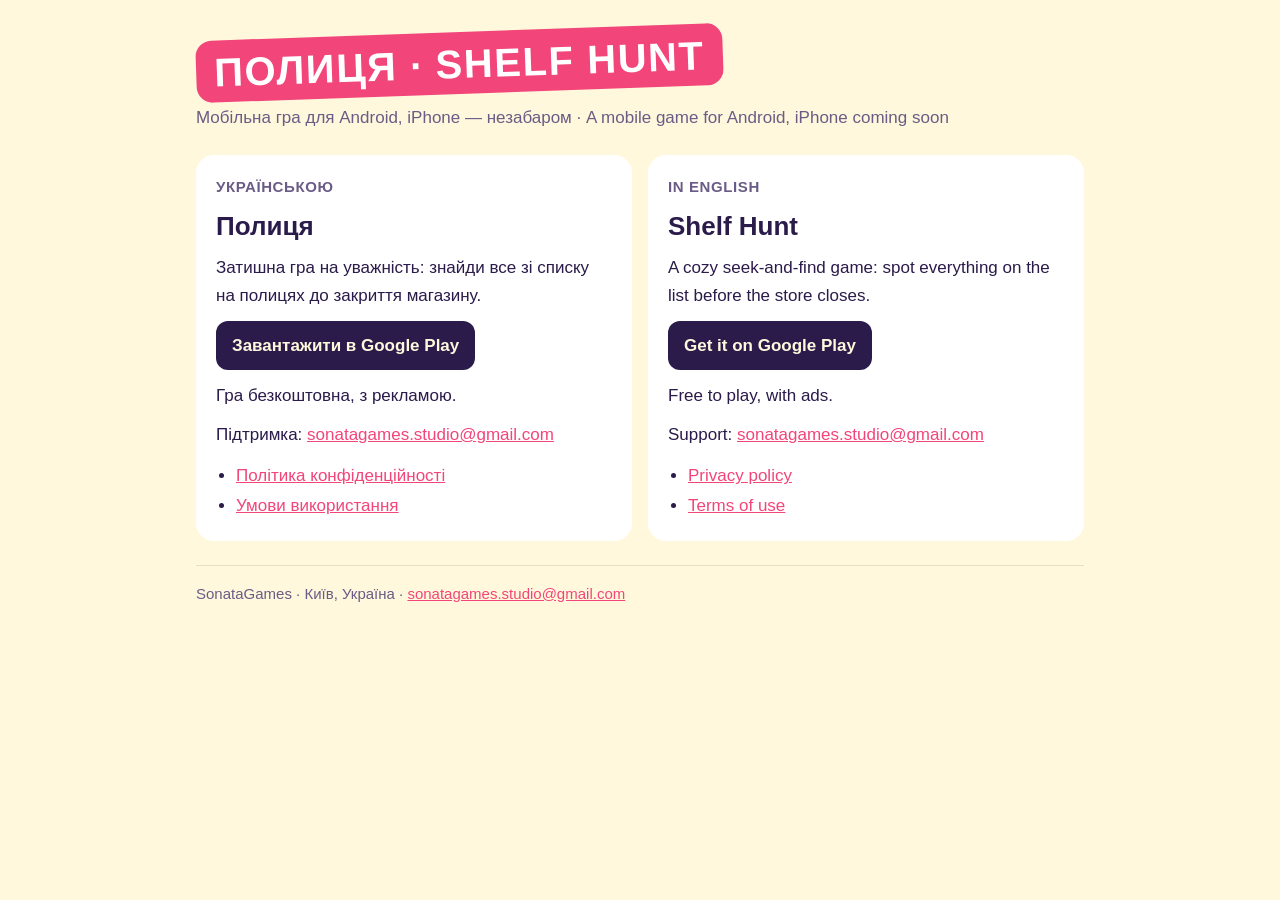
==== index.html @ 57d6ff79 "SonataGames site: Shelf Hunt privacy policy, terms of use, app-ads.txt, store redirect" ====
<!doctype html><html lang="uk"><meta charset="utf-8"><meta name="viewport" content="width=device-width,initial-scale=1">
<title>Полиця · Shelf Hunt</title>
<meta name="description" content="Затишна гра на уважність: знайди все зі списку на полицях до закриття магазину. A cozy seek-and-find game: spot everything on the list before the store closes.">
<style>
:root{--ink:#2A1B4A;--dim:#6A5C86;--bg:#FFF8DC;--card:#fff;--accent:#F2457A;--line:#EADFC0;--on-accent:#fff;color-scheme:light}
@media (prefers-color-scheme:dark){:root:not([data-theme="light"]){--ink:#F1ECFF;--dim:#B9AED6;--bg:#1E1633;--card:#2A2046;--accent:#FF7AA2;--line:#3B2F5E;--on-accent:#1E1633;color-scheme:dark}}
:root[data-theme="dark"]{--ink:#F1ECFF;--dim:#B9AED6;--bg:#1E1633;--card:#2A2046;--accent:#FF7AA2;--line:#3B2F5E;--on-accent:#1E1633;color-scheme:dark}
*{box-sizing:border-box}
body{margin:0;background:var(--bg);color:var(--ink);font:17px/1.6 -apple-system,"Segoe UI",Rubik,sans-serif}
main{max-width:920px;margin:0 auto;padding:32px 16px 56px;display:grid;gap:24px}
header{display:grid;gap:10px;justify-items:start}
.logo{font:800 clamp(26px,6vw,40px)/1 -apple-system,"Segoe UI",Rubik,sans-serif;letter-spacing:.04em;color:var(--on-accent);background:var(--accent);padding:12px 18px 10px;border-radius:16px;transform:rotate(-2deg)}
.tag{color:var(--dim);margin:0}
.cols{display:grid;grid-template-columns:repeat(2,minmax(0,1fr));gap:16px}
.card{background:var(--card);border-radius:18px;padding:20px;display:grid;gap:12px;align-content:start;min-width:0}
h1{font-size:26px;margin:0;line-height:1.2} h2{font-size:15px;margin:0;color:var(--dim);font-weight:600;letter-spacing:.04em;text-transform:uppercase}
p{margin:0}
.stores{display:flex;flex-wrap:wrap;gap:10px}
.btn{display:inline-block;padding:11px 16px;border-radius:12px;background:var(--ink);color:var(--bg);text-decoration:none;font-weight:600}
.btn:hover{opacity:.9}
a{color:var(--accent);overflow-wrap:anywhere}
a:focus-visible{outline:3px dashed var(--accent);outline-offset:3px}
ul{margin:0;padding-left:20px} li{margin:2px 0}
.brands{background:transparent;border:2px dashed var(--line)}
footer{color:var(--dim);font-size:15px;border-top:1px solid var(--line);padding-top:16px}
@media (max-width:720px){.cols{grid-template-columns:minmax(0,1fr)}}
</style>
<main>
<header>
  <div class="logo">ПОЛИЦЯ · SHELF HUNT</div>
  <p class="tag">Мобільна гра для Android, iPhone — незабаром · A mobile game for Android, iPhone coming soon</p>
</header>

<div class="cols">
  <section class="card" lang="uk" aria-labelledby="uk-title">
    <h2>Українською</h2>
    <h1 id="uk-title">Полиця</h1>
    <p>Затишна гра на уважність: знайди все зі списку на полицях до закриття магазину.</p>
    <div class="stores">
      <a class="btn" href="https://play.google.com/store/apps/details?id=com.yakovina.polytsia">Завантажити в Google Play</a>
    </div>
    <p>Гра безкоштовна, з рекламою.</p>
    <p>Підтримка: <a href="mailto:sonatagames.studio@gmail.com">sonatagames.studio@gmail.com</a></p>
    <ul>
      <li><a href="privacy/uk.html">Політика конфіденційності</a></li>
      <li><a href="terms/uk.html">Умови використання</a></li>
    </ul>
  </section>

  <section class="card" lang="en" aria-labelledby="en-title">
    <h2>In English</h2>
    <h1 id="en-title">Shelf Hunt</h1>
    <p>A cozy seek-and-find game: spot everything on the list before the store closes.</p>
    <div class="stores">
      <a class="btn" href="https://play.google.com/store/apps/details?id=com.yakovina.polytsia">Get it on Google Play</a>
    </div>
    <p>Free to play, with ads.</p>
    <p>Support: <a href="mailto:sonatagames.studio@gmail.com">sonatagames.studio@gmail.com</a></p>
    <ul>
      <li><a href="privacy/en.html">Privacy policy</a></li>
      <li><a href="terms/en.html">Terms of use</a></li>
    </ul>
  </section>
</div>


<footer>SonataGames · Київ, Україна · <a href="mailto:sonatagames.studio@gmail.com">sonatagames.studio@gmail.com</a></footer>
</main></html>
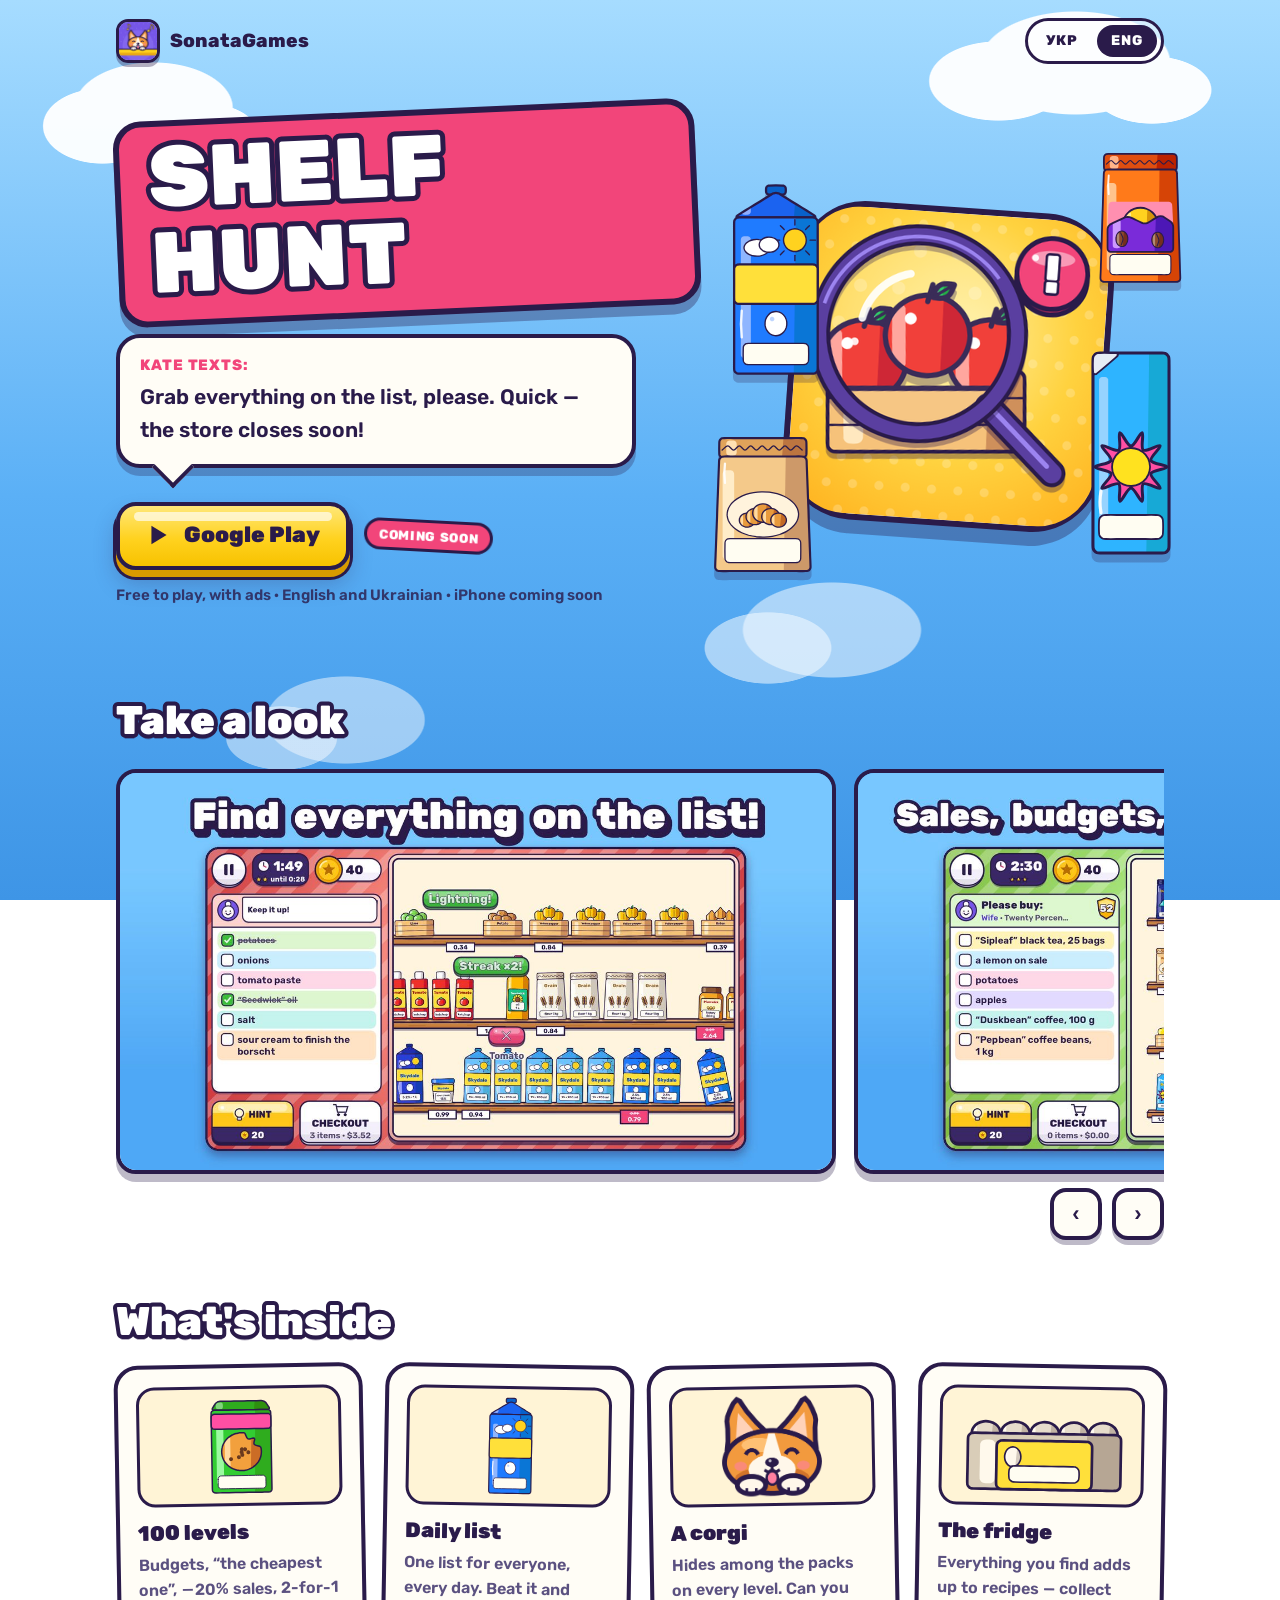
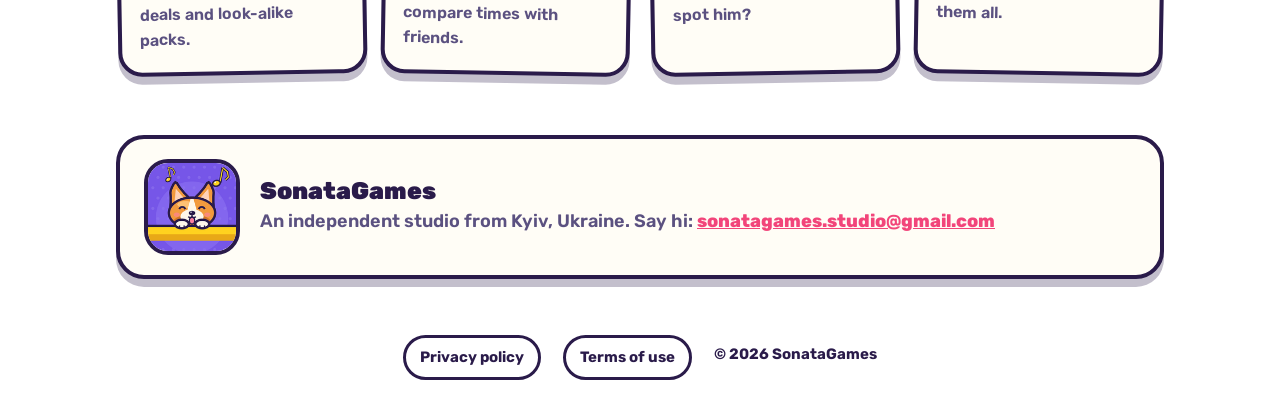
==== commit 58cdbb15: "New look in the game's style: sky, plastic buttons, Rubik, icon, packs, corgi, screenshots, UK/EN sw" ====
--- a/index.html
+++ b/index.html
@@ -1,68 +1,253 @@
-<!doctype html><html lang="uk"><meta charset="utf-8"><meta name="viewport" content="width=device-width,initial-scale=1">
-<title>Полиця · Shelf Hunt</title>
+<!doctype html>
+<html lang="uk">
+<head>
+<meta charset="utf-8">
+<meta name="viewport" content="width=device-width,initial-scale=1">
+<title>Полиця · Shelf Hunt — SonataGames</title>
 <meta name="description" content="Затишна гра на уважність: знайди все зі списку на полицях до закриття магазину. A cozy seek-and-find game: spot everything on the list before the store closes.">
+<meta name="theme-color" content="#4FA8F5">
+<link rel="icon" href="img/icon.png">
+<meta property="og:title" content="Полиця · Shelf Hunt">
+<meta property="og:description" content="Знайди все зі списку до закриття магазину · Find everything on the list before the store closes">
+<meta property="og:image" content="https://yakovina.github.io/img/shots/en/01.jpg">
+<meta property="og:url" content="https://yakovina.github.io/">
+<meta name="twitter:card" content="summary_large_image">
 <style>
-:root{--ink:#2A1B4A;--dim:#6A5C86;--bg:#FFF8DC;--card:#fff;--accent:#F2457A;--line:#EADFC0;--on-accent:#fff;color-scheme:light}
-@media (prefers-color-scheme:dark){:root:not([data-theme="light"]){--ink:#F1ECFF;--dim:#B9AED6;--bg:#1E1633;--card:#2A2046;--accent:#FF7AA2;--line:#3B2F5E;--on-accent:#1E1633;color-scheme:dark}}
-:root[data-theme="dark"]{--ink:#F1ECFF;--dim:#B9AED6;--bg:#1E1633;--card:#2A2046;--accent:#FF7AA2;--line:#3B2F5E;--on-accent:#1E1633;color-scheme:dark}
+@font-face{font-family:"Rubik";src:url(fonts/rubik.ttf) format("truetype");font-weight:300 900;font-display:swap}
+:root{
+  --ink:#2A1B4A; --pill:#3A2766; --dim:#5B5180;
+  --sky1:#A6DCFF; --sky2:#5BB0F6; --sky3:#3E95E6;
+  --yellow:#FFD21F; --yellow-lip:#D99A00; --pink:#F2457A; --card:#FFFDF6; --cream:#FFF4D6;
+  color-scheme:light;
+}
 *{box-sizing:border-box}
-body{margin:0;background:var(--bg);color:var(--ink);font:17px/1.6 -apple-system,"Segoe UI",Rubik,sans-serif}
-main{max-width:920px;margin:0 auto;padding:32px 16px 56px;display:grid;gap:24px}
-header{display:grid;gap:10px;justify-items:start}
-.logo{font:800 clamp(26px,6vw,40px)/1 -apple-system,"Segoe UI",Rubik,sans-serif;letter-spacing:.04em;color:var(--on-accent);background:var(--accent);padding:12px 18px 10px;border-radius:16px;transform:rotate(-2deg)}
-.tag{color:var(--dim);margin:0}
-.cols{display:grid;grid-template-columns:repeat(2,minmax(0,1fr));gap:16px}
-.card{background:var(--card);border-radius:18px;padding:20px;display:grid;gap:12px;align-content:start;min-width:0}
-h1{font-size:26px;margin:0;line-height:1.2} h2{font-size:15px;margin:0;color:var(--dim);font-weight:600;letter-spacing:.04em;text-transform:uppercase}
-p{margin:0}
-.stores{display:flex;flex-wrap:wrap;gap:10px}
-.btn{display:inline-block;padding:11px 16px;border-radius:12px;background:var(--ink);color:var(--bg);text-decoration:none;font-weight:600}
-.btn:hover{opacity:.9}
-a{color:var(--accent);overflow-wrap:anywhere}
-a:focus-visible{outline:3px dashed var(--accent);outline-offset:3px}
-ul{margin:0;padding-left:20px} li{margin:2px 0}
-.brands{background:transparent;border:2px dashed var(--line)}
-footer{color:var(--dim);font-size:15px;border-top:1px solid var(--line);padding-top:16px}
-@media (max-width:720px){.cols{grid-template-columns:minmax(0,1fr)}}
+html{scroll-behavior:smooth}
+body{margin:0;min-height:100vh;color:var(--ink);font:500 18px/1.55 "Rubik",system-ui,-apple-system,"Segoe UI",sans-serif;
+  background:linear-gradient(180deg,var(--sky1) 0%,var(--sky2) 55%,var(--sky3) 100%) fixed;overflow-x:hidden}
+/* хмарки, як у грі */
+.sky{position:fixed;inset:0;pointer-events:none;z-index:0;opacity:.95;
+  background:
+    radial-gradient(60px 38px at 8% 14%,#fff 98%,transparent),radial-gradient(80px 46px at 12% 12%,#fff 98%,transparent),radial-gradient(54px 32px at 16% 15%,#fff 98%,transparent),
+    radial-gradient(70px 40px at 78% 9%,#fff 98%,transparent),radial-gradient(96px 52px at 84% 7%,#fff 98%,transparent),radial-gradient(60px 34px at 90% 10%,#fff 98%,transparent),
+    radial-gradient(64px 36px at 60% 72%,rgba(255,255,255,.55) 98%,transparent),radial-gradient(90px 48px at 65% 70%,rgba(255,255,255,.55) 98%,transparent),
+    radial-gradient(56px 32px at 22% 82%,rgba(255,255,255,.5) 98%,transparent),radial-gradient(80px 44px at 27% 80%,rgba(255,255,255,.5) 98%,transparent)}
+.wrap{position:relative;z-index:1;max-width:1080px;margin:0 auto;padding:0 16px}
+img{max-width:100%;display:block}
+a{color:inherit}
+:focus-visible{outline:3px dashed var(--ink);outline-offset:4px;border-radius:8px}
+
+/* шапка */
+.top{display:flex;align-items:center;justify-content:space-between;gap:12px;padding:18px 0}
+.brand{display:flex;align-items:center;gap:10px;text-decoration:none;font-weight:800;font-size:19px}
+.brand img{width:44px;height:44px;border-radius:12px;border:3px solid var(--ink);box-shadow:0 4px 0 rgba(42,27,74,.35)}
+.lang{display:flex;gap:6px;background:rgba(255,255,255,.55);border:3px solid var(--ink);border-radius:999px;padding:4px}
+.lang button{font:800 14px/1 "Rubik",sans-serif;letter-spacing:.06em;color:var(--ink);background:transparent;border:0;border-radius:999px;padding:9px 14px;cursor:pointer}
+.lang button[aria-pressed="true"]{background:var(--ink);color:#fff}
+
+/* перший екран */
+.hero{display:grid;grid-template-columns:minmax(0,1.15fr) minmax(0,.85fr);gap:36px;align-items:center;padding:28px 0 46px}
+.title{display:inline-block;margin:0 0 18px;font:900 clamp(44px,8vw,86px)/1 "Rubik",sans-serif;letter-spacing:.01em;color:#fff;
+  background:var(--pink);border:6px solid var(--ink);border-radius:28px;padding:8px 28px 14px;transform:rotate(-2.5deg);
+  box-shadow:0 10px 0 rgba(42,27,74,.35);-webkit-text-stroke:10px var(--ink);paint-order:stroke fill}
+.bubble{position:relative;background:var(--card);border:4px solid var(--ink);border-radius:24px;padding:16px 20px 18px;max-width:520px;
+  box-shadow:0 8px 0 rgba(42,27,74,.28);font-size:clamp(18px,2.1vw,21px);font-weight:600}
+.bubble b{display:block;color:var(--pink);font-weight:800;font-size:15px;letter-spacing:.06em;text-transform:uppercase;margin-bottom:4px}
+.bubble::after{content:"";position:absolute;left:38px;bottom:-18px;width:26px;height:26px;background:var(--card);border-right:4px solid var(--ink);border-bottom:4px solid var(--ink);transform:rotate(45deg)}
+.cta{display:flex;flex-wrap:wrap;align-items:center;gap:14px;margin-top:34px}
+.btn{position:relative;display:inline-flex;align-items:center;gap:12px;text-decoration:none;font:900 22px/1 "Rubik",sans-serif;color:var(--ink);
+  background:linear-gradient(180deg,#FFE778 0%,var(--yellow) 55%,#F7C200 100%);border:4px solid var(--ink);border-radius:20px;padding:16px 26px 18px;
+  box-shadow:0 7px 0 var(--yellow-lip),0 7px 0 3px var(--ink),0 14px 22px rgba(42,27,74,.25);transition:transform .08s,box-shadow .08s}
+.btn::before{content:"";position:absolute;left:14px;right:14px;top:6px;height:9px;border-radius:9px;background:rgba(255,255,255,.65)}
+.btn:hover{transform:translateY(2px);box-shadow:0 5px 0 var(--yellow-lip),0 5px 0 3px var(--ink),0 10px 18px rgba(42,27,74,.25)}
+.btn:active{transform:translateY(6px);box-shadow:0 1px 0 var(--yellow-lip),0 1px 0 3px var(--ink)}
+.btn svg{width:26px;height:26px;flex:none}
+.chip{display:inline-block;font:800 13px/1 "Rubik",sans-serif;letter-spacing:.05em;text-transform:uppercase;color:#fff;background:var(--pink);
+  border:3px solid var(--ink);border-radius:999px;padding:7px 12px 6px;transform:rotate(3deg)}
+.small{font-size:15px;font-weight:600;color:var(--ink);opacity:.8;margin-top:14px}
+.art{position:relative;aspect-ratio:1;max-width:420px;justify-self:center;width:100%}
+.art .icon{position:absolute;inset:12%;border-radius:22%;border:6px solid var(--ink);box-shadow:0 14px 0 rgba(42,27,74,.35);transform:rotate(4deg);background:#fff}
+.art .icon img{width:100%;height:100%;border-radius:19%}
+.pack{position:absolute;width:24%;filter:drop-shadow(0 8px 0 rgba(42,27,74,.25));animation:bob 4.5s ease-in-out infinite}
+.pack.p1{left:-4%;top:6%;--r:-12deg}.pack.p2{right:-6%;top:-2%;width:22%;--r:10deg;animation-delay:-1.2s}
+.pack.p3{left:-8%;bottom:0;width:26%;--r:8deg;animation-delay:-2.1s}.pack.p4{right:-4%;bottom:4%;width:23%;--r:-8deg;animation-delay:-3s}
+@keyframes bob{0%,100%{transform:translateY(0) rotate(var(--r))}50%{transform:translateY(-10px) rotate(var(--r))}}
+
+/* розділи */
+section{padding:30px 0}
+h2{margin:0 0 20px;font:900 clamp(28px,4vw,40px)/1.1 "Rubik",sans-serif;color:#fff;-webkit-text-stroke:8px var(--ink);paint-order:stroke fill;text-shadow:0 5px 0 rgba(42,27,74,.35)}
+.shots{display:grid;grid-auto-flow:column;grid-auto-columns:min(88%,720px);gap:18px;overflow-x:auto;scroll-snap-type:x mandatory;padding:6px 4px 22px;scrollbar-width:thin}
+.shots img{width:100%;aspect-ratio:16/9;object-fit:cover;border:4px solid var(--ink);border-radius:20px;box-shadow:0 8px 0 rgba(42,27,74,.3);scroll-snap-align:start;background:#fff}
+.nav{display:flex;gap:10px;justify-content:flex-end;margin-top:-8px}
+.nav button{width:52px;height:52px;border-radius:16px;border:4px solid var(--ink);background:var(--card);color:var(--ink);font:900 22px/1 "Rubik",sans-serif;cursor:pointer;box-shadow:0 5px 0 rgba(42,27,74,.3)}
+.nav button:active{transform:translateY(4px);box-shadow:none}
+.cards{display:grid;grid-template-columns:repeat(4,minmax(0,1fr));gap:18px}
+.card{background:var(--card);border:4px solid var(--ink);border-radius:24px;padding:18px 18px 20px;box-shadow:0 8px 0 rgba(42,27,74,.28);display:grid;gap:8px;align-content:start}
+.card:nth-child(odd){transform:rotate(-1deg)}.card:nth-child(even){transform:rotate(1deg)}
+.card .pic{height:120px;display:grid;place-items:center;background:var(--cream);border:3px solid var(--ink);border-radius:18px;margin-bottom:6px}
+.card .pic img{max-height:100px;width:auto}
+.card h3{margin:0;font:900 21px/1.15 "Rubik",sans-serif}
+.card p{margin:0;font-size:16px;color:var(--dim);font-weight:600}
+.studio{display:grid;grid-template-columns:auto minmax(0,1fr);gap:20px;align-items:center;background:var(--card);border:4px solid var(--ink);border-radius:28px;padding:20px 24px;box-shadow:0 8px 0 rgba(42,27,74,.28)}
+.studio img{width:96px;height:96px;border-radius:24px;border:4px solid var(--ink)}
+.studio h3{margin:0 0 4px;font:900 24px/1.1 "Rubik",sans-serif}
+.studio p{margin:0;font-weight:600;color:var(--dim)}
+.studio a{color:var(--pink);font-weight:800}
+footer{padding:26px 0 40px;display:flex;flex-wrap:wrap;gap:10px 22px;justify-content:center;font-weight:700;font-size:15px}
+footer a{text-decoration:none;background:rgba(255,255,255,.6);border:3px solid var(--ink);border-radius:999px;padding:8px 14px}
+footer span{padding:8px 0}
+
+/* мови: видно лише обрану */
+html[lang="uk"] [data-l="en"],html[lang="en"] [data-l="uk"]{display:none!important}
+
+@media (max-width:860px){
+  .hero{grid-template-columns:minmax(0,1fr);gap:20px;padding-top:8px}
+  .art{max-width:300px;order:-1}
+  .cards{grid-template-columns:repeat(2,minmax(0,1fr))}
+}
+@media (max-width:520px){
+  .cards{grid-template-columns:minmax(0,1fr)}
+  .studio{grid-template-columns:minmax(0,1fr);text-align:center;justify-items:center}
+  .btn{font-size:19px;padding:14px 20px 16px}
+  .brand span{display:none}
+}
+@media (prefers-reduced-motion:reduce){.pack{animation:none;transform:rotate(var(--r))}html{scroll-behavior:auto}}
 </style>
+</head>
+<body>
+<div class="sky" aria-hidden="true"></div>
+<div class="wrap">
+
+<header class="top">
+  <a class="brand" href="./"><img src="img/sonatagames.png" alt=""><span>SonataGames</span></a>
+  <div class="lang" role="group" aria-label="Мова / Language">
+    <button type="button" data-set="uk" aria-pressed="true">УКР</button>
+    <button type="button" data-set="en" aria-pressed="false">ENG</button>
+  </div>
+</header>
+
 <main>
-<header>
-  <div class="logo">ПОЛИЦЯ · SHELF HUNT</div>
-  <p class="tag">Мобільна гра для Android, iPhone — незабаром · A mobile game for Android, iPhone coming soon</p>
-</header>
-
-<div class="cols">
-  <section class="card" lang="uk" aria-labelledby="uk-title">
-    <h2>Українською</h2>
-    <h1 id="uk-title">Полиця</h1>
-    <p>Затишна гра на уважність: знайди все зі списку на полицях до закриття магазину.</p>
-    <div class="stores">
-      <a class="btn" href="https://play.google.com/store/apps/details?id=com.yakovina.polytsia">Завантажити в Google Play</a>
+<section class="hero">
+  <div>
+    <h1 class="title"><span data-l="uk">ПОЛИЦЯ</span><span data-l="en">SHELF HUNT</span></h1>
+    <div class="bubble">
+      <b data-l="uk">Оля пише:</b><b data-l="en">Kate texts:</b>
+      <span data-l="uk">Купи, будь ласка, все зі списку. Тільки швидко — магазин скоро зачиняється!</span>
+      <span data-l="en">Grab everything on the list, please. Quick — the store closes soon!</span>
     </div>
-    <p>Гра безкоштовна, з рекламою.</p>
-    <p>Підтримка: <a href="mailto:sonatagames.studio@gmail.com">sonatagames.studio@gmail.com</a></p>
-    <ul>
-      <li><a href="privacy/uk.html">Політика конфіденційності</a></li>
-      <li><a href="terms/uk.html">Умови використання</a></li>
-    </ul>
-  </section>
-
-  <section class="card" lang="en" aria-labelledby="en-title">
-    <h2>In English</h2>
-    <h1 id="en-title">Shelf Hunt</h1>
-    <p>A cozy seek-and-find game: spot everything on the list before the store closes.</p>
-    <div class="stores">
-      <a class="btn" href="https://play.google.com/store/apps/details?id=com.yakovina.polytsia">Get it on Google Play</a>
+    <div class="cta">
+      <a class="btn" href="https://play.google.com/store/apps/details?id=com.yakovina.polytsia">
+        <svg viewBox="0 0 24 24" aria-hidden="true"><path d="M5 3.5v17l14-8.5z" fill="#2A1B4A"/></svg>
+        Google Play
+      </a>
+      <span class="chip" data-l="uk">незабаром</span><span class="chip" data-l="en">coming soon</span>
     </div>
-    <p>Free to play, with ads.</p>
-    <p>Support: <a href="mailto:sonatagames.studio@gmail.com">sonatagames.studio@gmail.com</a></p>
-    <ul>
-      <li><a href="privacy/en.html">Privacy policy</a></li>
-      <li><a href="terms/en.html">Terms of use</a></li>
-    </ul>
-  </section>
+    <p class="small" data-l="uk">Безкоштовно, з рекламою · українською та англійською · iPhone — незабаром</p>
+    <p class="small" data-l="en">Free to play, with ads · English and Ukrainian · iPhone coming soon</p>
+  </div>
+  <div class="art" aria-hidden="true">
+    <div class="icon"><img src="img/icon.png" alt=""></div>
+    <img class="pack p1" src="img/packs/milk_3.svg" alt="">
+    <img class="pack p2" src="img/packs/coffee_a.svg" alt="">
+    <img class="pack p3" src="img/packs/croiss.svg" alt="">
+    <img class="pack p4" src="img/packs/choc_1.svg" alt="">
+  </div>
+</section>
+
+<section aria-labelledby="look">
+  <h2 id="look"><span data-l="uk">Як це виглядає</span><span data-l="en">Take a look</span></h2>
+  <div class="shots" id="shots" tabindex="0">
+    <img data-l="uk" src="img/shots/uk/01.jpg" alt="Рівень: полиці з товарами і список Олі" loading="lazy">
+    <img data-l="uk" src="img/shots/uk/02.jpg" alt="Акції, бюджет, 2+1 — 100 рівнів" loading="lazy">
+    <img data-l="uk" src="img/shots/uk/03.jpg" alt="Список дня — один на всіх" loading="lazy">
+    <img data-l="uk" src="img/shots/uk/04.jpg" alt="Коргі ховається на кожному рівні" loading="lazy">
+    <img data-l="uk" src="img/shots/uk/05.jpg" alt="Рецепти в холодильнику" loading="lazy">
+    <img data-l="en" src="img/shots/en/01.jpg" alt="A level: shelves full of products and Kate's list" loading="lazy">
+    <img data-l="en" src="img/shots/en/02.jpg" alt="Sales, budgets, 2-for-1 — 100 levels" loading="lazy">
+    <img data-l="en" src="img/shots/en/03.jpg" alt="Daily list — the same for everyone" loading="lazy">
+    <img data-l="en" src="img/shots/en/04.jpg" alt="A corgi hides on every level" loading="lazy">
+    <img data-l="en" src="img/shots/en/05.jpg" alt="Recipes in the fridge" loading="lazy">
+  </div>
+  <div class="nav">
+    <button type="button" data-dir="-1" aria-label="Назад / Back">‹</button>
+    <button type="button" data-dir="1" aria-label="Далі / Next">›</button>
+  </div>
+</section>
+
+<section aria-labelledby="inside">
+  <h2 id="inside"><span data-l="uk">Що в грі</span><span data-l="en">What's inside</span></h2>
+  <div class="cards">
+    <article class="card">
+      <div class="pic"><img src="img/packs/cook_1.svg" alt=""></div>
+      <h3 data-l="uk">100 рівнів</h3><h3 data-l="en">100 levels</h3>
+      <p data-l="uk">Бюджет на кошик, «найдешевше», акції −20 %, «2+1» і пачки-близнюки.</p>
+      <p data-l="en">Budgets, “the cheapest one”, −20% sales, 2-for-1 deals and look-alike packs.</p>
+    </article>
+    <article class="card">
+      <div class="pic"><img src="img/packs/milk_3.svg" alt=""></div>
+      <h3 data-l="uk">Список дня</h3><h3 data-l="en">Daily list</h3>
+      <p data-l="uk">Щодня один список на всіх. Пройди й порівняй час із друзями.</p>
+      <p data-l="en">One list for everyone, every day. Beat it and compare times with friends.</p>
+    </article>
+    <article class="card">
+      <div class="pic"><img src="img/corgi.png" alt=""></div>
+      <h3 data-l="uk">Коргі</h3><h3 data-l="en">A corgi</h3>
+      <p data-l="uk">Ховається на кожному рівні серед пачок. Помітиш?</p>
+      <p data-l="en">Hides among the packs on every level. Can you spot him?</p>
+    </article>
+    <article class="card">
+      <div class="pic"><img src="img/packs/eggs.svg" alt=""></div>
+      <h3 data-l="uk">Холодильник</h3><h3 data-l="en">The fridge</h3>
+      <p data-l="uk">Знайдені продукти складаються в рецепти — збери всі.</p>
+      <p data-l="en">Everything you find adds up to recipes — collect them all.</p>
+    </article>
+  </div>
+</section>
+
+<section aria-label="SonataGames">
+  <div class="studio">
+    <img src="img/sonatagames.png" alt="SonataGames">
+    <div>
+      <h3>SonataGames</h3>
+      <p data-l="uk">Незалежна студія з Києва. Пишіть: <a href="mailto:sonatagames.studio@gmail.com">sonatagames.studio@gmail.com</a></p>
+      <p data-l="en">An independent studio from Kyiv, Ukraine. Say hi: <a href="mailto:sonatagames.studio@gmail.com">sonatagames.studio@gmail.com</a></p>
+    </div>
+  </div>
+</section>
+</main>
+
+<footer>
+  <a data-l="uk" href="privacy/uk.html">Політика конфіденційності</a>
+  <a data-l="uk" href="terms/uk.html">Умови використання</a>
+  <a data-l="en" href="privacy/en.html">Privacy policy</a>
+  <a data-l="en" href="terms/en.html">Terms of use</a>
+  <span>© 2026 SonataGames</span>
+</footer>
 </div>
 
-
-<footer>SonataGames · Київ, Україна · <a href="mailto:sonatagames.studio@gmail.com">sonatagames.studio@gmail.com</a></footer>
-</main></html>
+<script>
+(function () {
+  var html = document.documentElement;
+  function set(l) {
+    html.lang = l;
+    document.title = l === "uk" ? "Полиця · Shelf Hunt — SonataGames" : "Shelf Hunt · Полиця — SonataGames";
+    document.querySelectorAll(".lang button").forEach(function (b) { b.setAttribute("aria-pressed", String(b.dataset.set === l)); });
+    try { localStorage.setItem("lang", l); } catch (e) {}
+  }
+  var saved = null;
+  try { saved = localStorage.getItem("lang"); } catch (e) {}
+  var langs = navigator.languages || [navigator.language || ""];
+  var guess = langs.some(function (x) { return /^uk/i.test(x); }) ? "uk" : "en";
+  set(saved === "uk" || saved === "en" ? saved : guess);
+  document.querySelectorAll(".lang button").forEach(function (b) {
+    b.addEventListener("click", function () { set(b.dataset.set); });
+  });
+  var shots = document.getElementById("shots");
+  document.querySelectorAll(".nav button").forEach(function (b) {
+    b.addEventListener("click", function () {
+      shots.scrollBy({ left: Number(b.dataset.dir) * shots.clientWidth * 0.85, behavior: "smooth" });
+    });
+  });
+})();
+</script>
+</body>
+</html>
